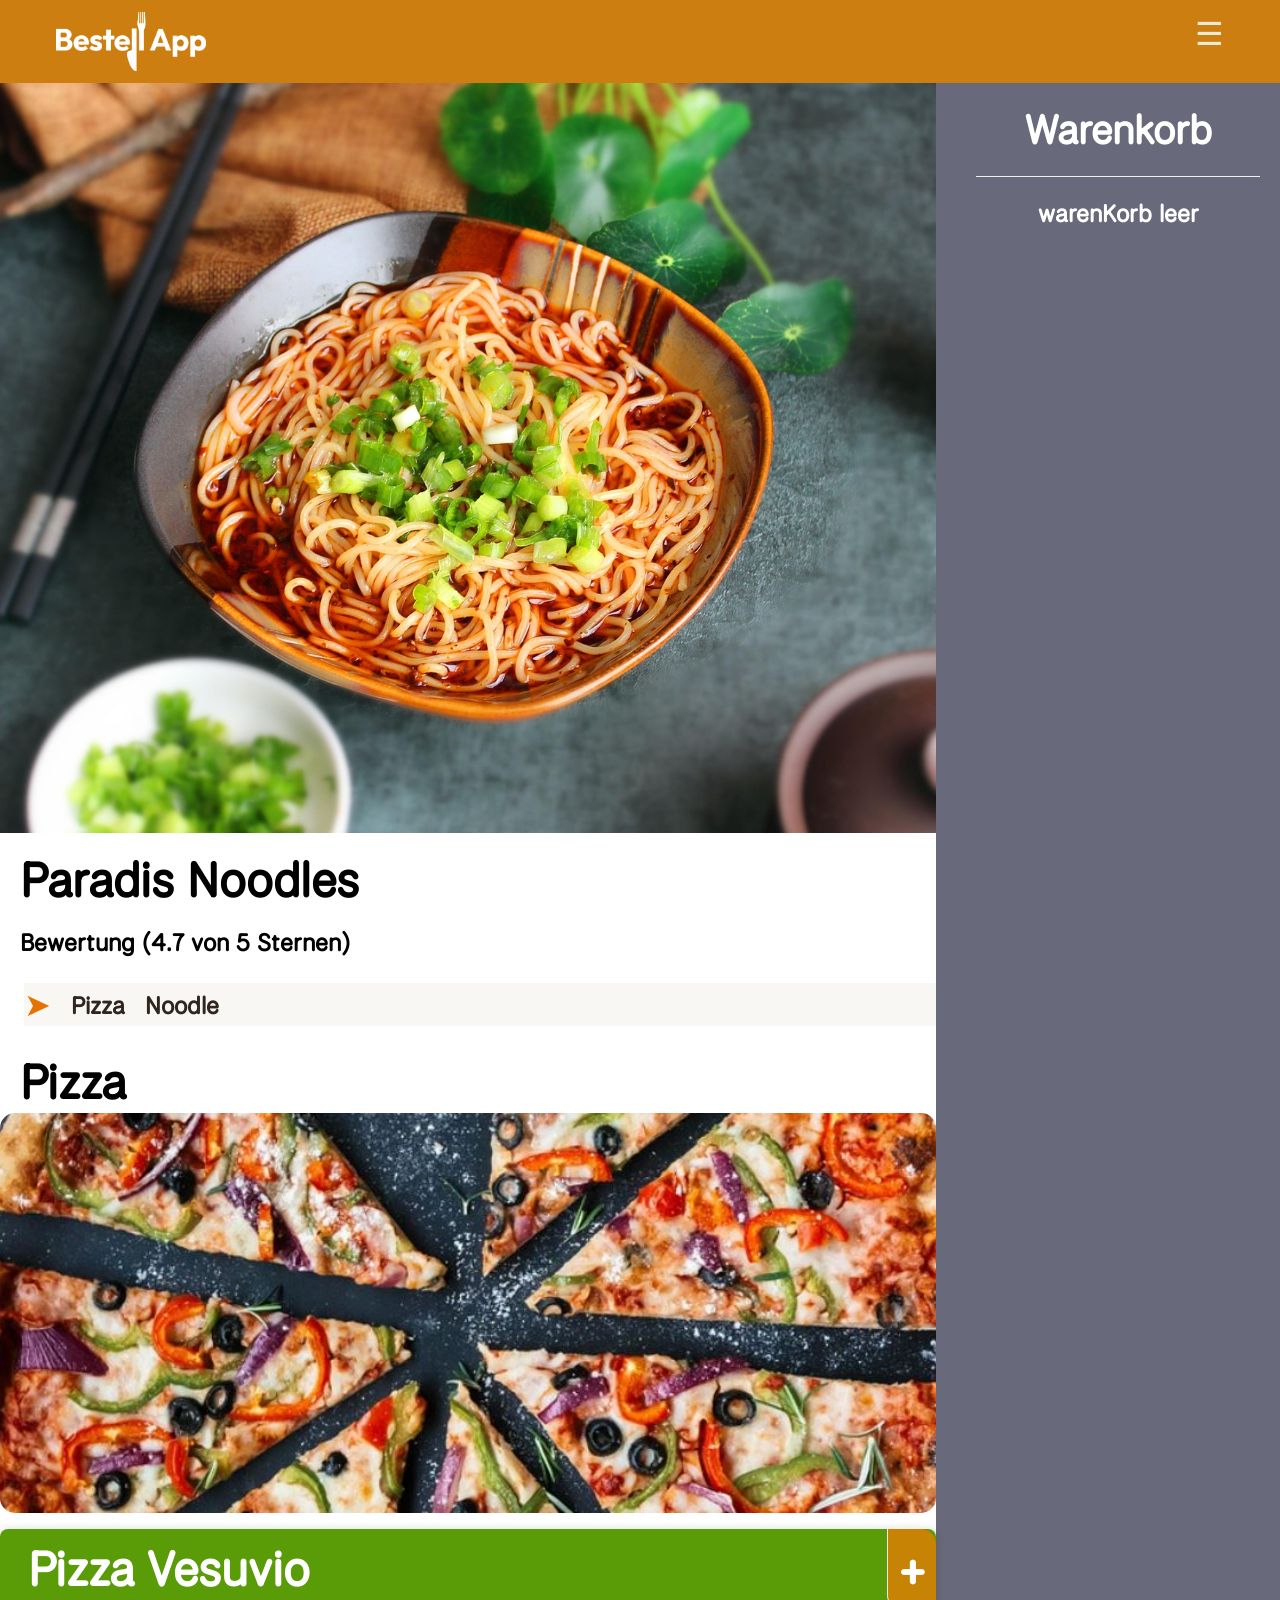
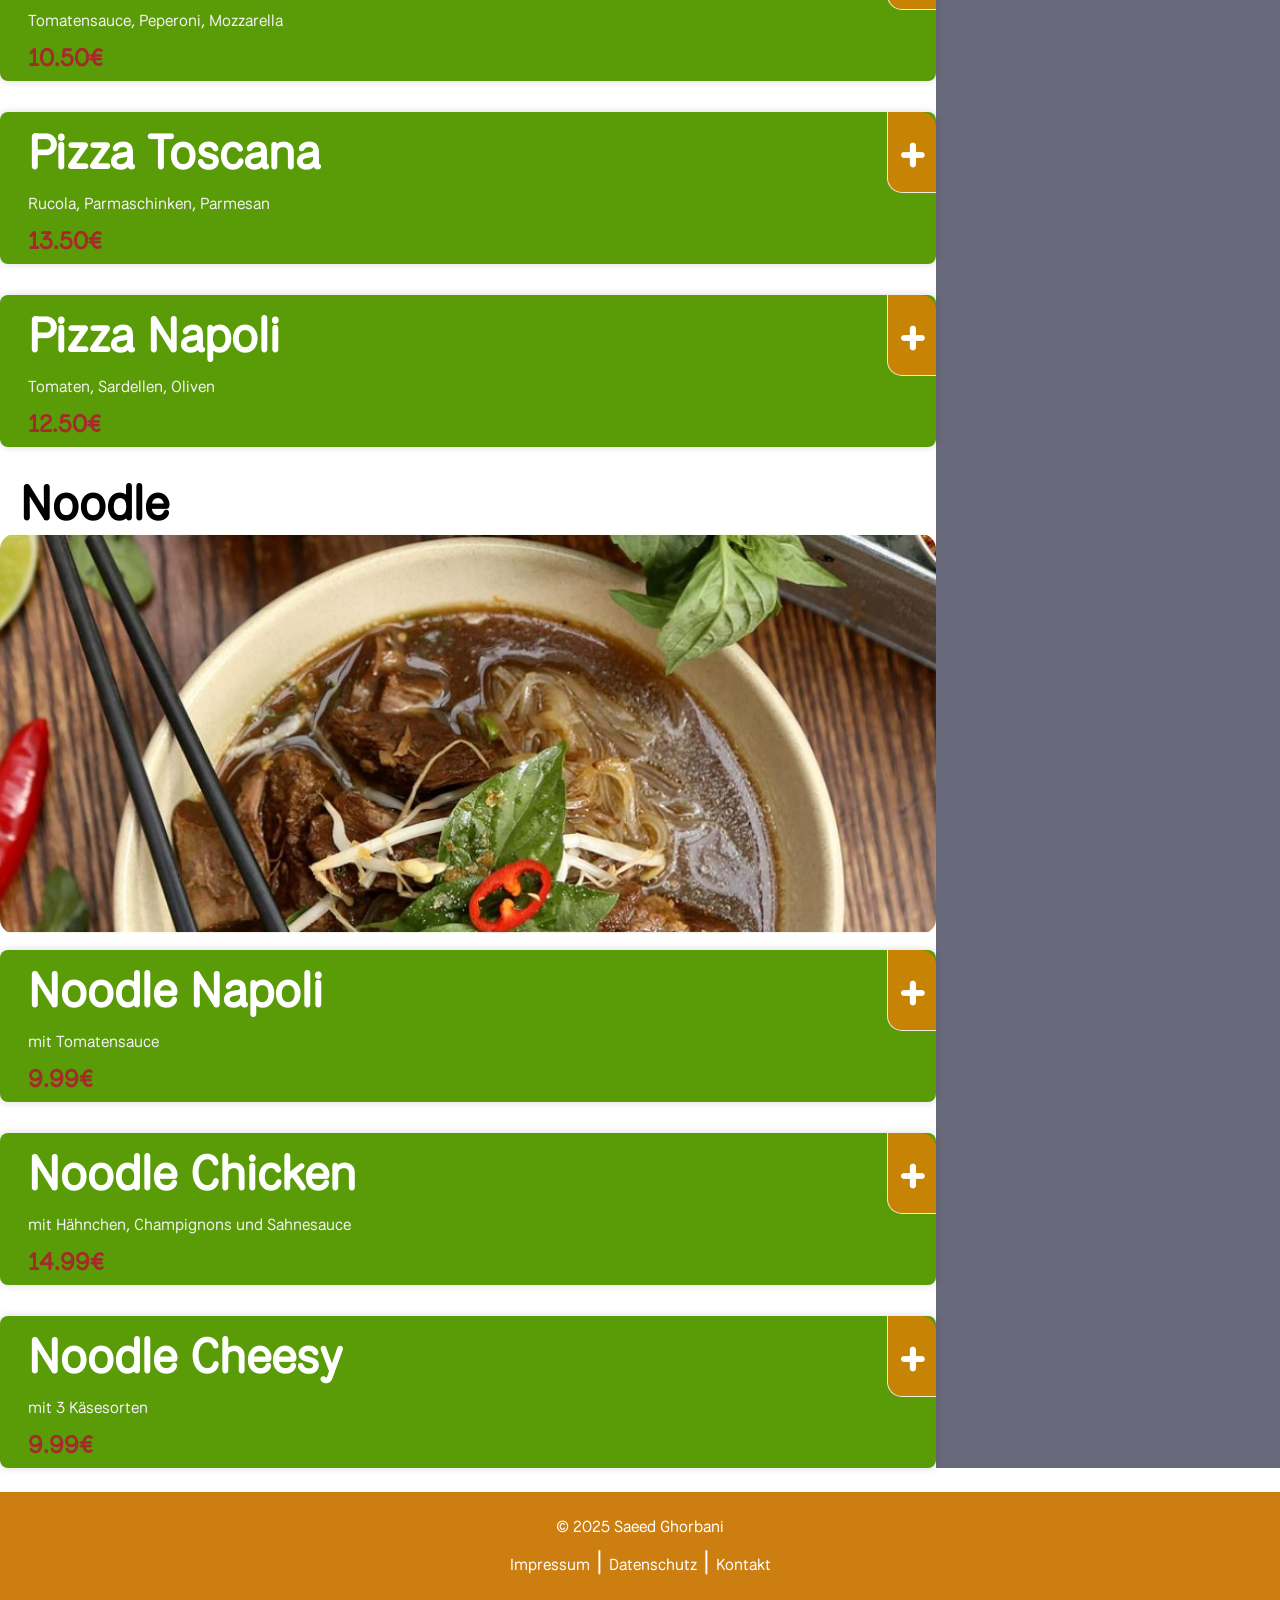
==== index.html @ 86796c04 "Erster vollständiger Projekt-Upload" ====
<!DOCTYPE html>
<html lang="en">
  <head>
    <meta charset="UTF-8" />
    <meta name="viewport" content="width=device-width, initial-scale=1.0" />
    <title>Bestell App</title>
    <link rel="icon"       href="./asset/img/favicon.png" type="image/png" />
    <link rel="stylesheet" href="./style/icons.css" />
    <link rel="stylesheet" href="./style/fonts.css" />
    <link rel="stylesheet" href="./style/main.css" />
    <link rel="stylesheet" href="./style/standard.css" />
    <script src="./scripts/foodsListDb.js"          defer></script>
    
    <script src="./scripts/main.js" defer></script>

  </head>

  <body onload="init()">

    <header class="logo">

      <div class="logo">
        <img class="bestell-app-logo" src="./asset/img/logo1.png" alt="" />
        <span class="hamberger-menu">☰</span>
      </div>

    </header>

    <main>

      <section class="restaurant-menu">

        <div class="menu-content">
          <div class="poster">
            <img src="./asset/img/spicy-noodle.jpg" class="big-image"    alt="" />
            <img src="./asset/img/noodle-box.png"   class="circle-image" alt="" />
          </div>
          
          <div class="restaurant-info">
            <h1>Paradis Noodles</h1>
            <h2>Bewertung (4.7 von 5 Sternen)</h2>
            <div class="restaurant-details">
              <div class="star-info"></div>
              <div class="price-info"><span class="euro" id="min-order-price"></span></div>
              <div class="delivery-info"><span class="euro" id="delivery-cost"></span></div>
            </div>
          </div>

          <div class="category-container">
            <span class="arrow-icon">➤</span>
            <div class="category" id="menu-category"></div>
          </div>
          <div class="food-list-container">
            <div class="food-list" id="category"></div>
          </div>
        </div> 

      </section>


      
      <aside id="side-menu">
        <div class="basket-content">
          <h2>Warenkorb</h2>
          <div class="icon icon-times" onclick="hideBasketInfo()"></div>
          <div class="empty-basket" id="empty-basket">
            <h3>warenKorb leer</h3>
          </div>
          <div class="basket-info" id="basket-info">
            <div class="basket-foodstuffs" id="basket-foodstuffs"></div>
            <div class="basket-sum">
              <table id="basket-total"></table>
            </div>
          </div>
        </div>
      </aside>

    </main>
    

 <footer id="footer">
  <p>© 2025 Saeed Ghorbani</p>
  <div>
    <a href="#">Impressum</a> |
    <a href="#">Datenschutz</a> |
    <a href="#">Kontakt</a>
  </div>
</footer>

  </body>
</html>
---- style/icons.css ----
.bestell-app-logo{
  width: 150px;
}
.hamberger-menu{
  font-size: xx-large;
}
icon-plus {
  position: absolute;
  top: 0;
  right: 0;
  width: 40px;
  height: 40px;
  background-color: var(--orang);
  color: rgb(254, 11, 11);
  border: none;
  border-radius: 0 15px 0 15px;
  font-size: 28px;
  font-weight: bold;
  line-height: 40px;
  text-align: center;
  cursor: pointer;
  &::hover {
        background-color: #e67300;
    }
}


.basket-plus,.basket-minus{
  background-color: var(--orang);
  color: white;
  border: none;
  border-radius: 5px;
  width: 30px;
  height: 30px;
  font-size: 18px;
  cursor: pointer;
  text-align: center;
  line-height: 30px;
  margin: 0 4px;
}


.basket-minus,.basket-trash {
  &:hover{
    background-color: red;
  }
}
.basket-plus{
  &:hover{
    background-color: green;
  }
}
.basket-trash {
  background: transparent;
  font-size: 24px;
  color: red;
  cursor: pointer;
}

.hero-plus-div{
     background-color: rgb(199, 131, 4) !important;
}
.hero-plus-icon {
    font-size: 50px;         /* gewünschte plus Größe */
    color: white;          /* Farbe von plus*/
    font-weight: bold;       /* optional */
        
    cursor: pointer;         /* klickbar */
    border: none;
    background-color: rgb(199, 131, 4) !important;
    &:hover{
      color: #049c18;
    }

 /*oval-form kommt von browser weil ich selber höhe und bereite nicht eingestellt*/

}

.arrow-icon{
  color: #e67300;
  font-size: 32px;
}
---- style/fonts.css ----
@font-face {
    font-family: 'NationalPark';
    src: url('../asset/fonts/national-park/NationalPark-VariableFont_wght.ttf');
    font-weight: normal;
    font-size: normal;
}
---- style/main.css ----
header {
    padding: 12px 56px;
    align-items: center;
    background-color: #cd7e10;
    .logo {
        display: flex;
        justify-content: space-between;
        color: #f1e9d7;
    }
}

main {
    display: flex;
    flex-direction: row;
    justify-content: center;
    .restaurant-menu {
        width: calc(100% - 344px);
        background: #fcfcfc0a;
        .menu-content {
            padding: 0;
            .poster {
                display: flex;
                justify-content: center;
                align-items: flex-end;
                height: 750px;
                position: relative;
                .big-image {
                    object-fit: cover;
                    width: 100%;
                    height: auto;
                    max-height: 750px;
                    
                }
                .circle-image {
                    position: absolute;
                    width: 150px;
                    height: 150px;
                    border-radius: 50%;
                    bottom: -65px;
                    border: 4px solid rgb(159, 144, 144);
                }
            }
            .restaurant-info {
                padding: 15px 20px 10px;
                display: flex;
                justify-content: center;
                align-items: start;
                flex-direction: column;
                gap: 15px;
                position: relative;
                h1 {
                    font-size: 48px;
                }
            }
        }
    }
}

.category-container {
    background: #f9f7f4;
    display: flex;
    justify-content: center;
    align-items: center;
    font-size: 24px;
    display: flex;
    justify-content: flex-start;
    margin-left: 24px;
    align-items: center;
}

.category {
    display: flex;
    justify-content: flex-start;
    align-items: center;
    gap: 20px;
    padding: 5px 20px;
    a {
        color: #312520;
        font-weight: bold;
        cursor: pointer;
        transition: color 0.2s ease;
        text-decoration: none;

        &:hover {
            color: rgb(196, 91, 6);
        }
    }
}

.food-list-container {
    display: block;
    width: 100%;
    padding: 0;
}

.food-list {
    width: 100%;
    padding: 0;
    margin: 0;
    display: flex;
    justify-content: flex-start;
    align-items: flex-start;
    flex-direction: column;
    .food-category {
        width: 100%;
        margin: 0;
    }
    img {
        object-fit: cover;
        width: 100%;
        min-height: 400px;
        border-radius: 15px;
    }
    h2 {
        padding-left: 20px;
        font-size: 48px;
        margin-top: 24px;
    }
    .foods {
        display: flex;
        flex-direction: column;
        flex: 1;
        gap: 15px;
        justify-content: flex-start;
        width: 100%;
        max-width: none;
        .food {
            width: 100%; /* volle Breite */
            display: flex;
            flex-direction: column;
            gap: 10px;
            position: relative;
            background: white;
            box-shadow: 0px 0px 8px 0px rgb(0 0 0 / 15%);
            border-radius: 15px;

            h2 {
                font-size: 32px;
                font-weight: 700;
                color: white;
            }
            span {
                color: white;
            }
            div {
                position: absolute;
                right: 0;
                top: 0;
                border-left: solid 1px #f1e9d7;
                border-bottom: solid 1px #f1e9d7;
                padding: 10px 10px 3px;
                font-size: 15px;
                cursor: pointer;
                color: rgb(186, 10, 10);
                border-radius: 0 15px 0 15px;
                background: white;
                transition: all 0.1s ease;
                &:hover {
                    font-size: 17px;
                }
            }
        }
    }
}

main aside {
    padding-left: 40px;
    padding-right: 20px;
    width: 344px;
    background-color: rgb(104, 106, 123);
}

.basket-content {
    position: sticky;
    top: 0;
    color: white;
    h2 {
        text-align: center;
        padding: 20px 0;
        border-bottom: solid 1px #f1f1f1;
        font-size: 40px;
    }
    .icon.icon-times {
        display: none;
        position: absolute;
        right: 20px;
        top: 20px;
        font-size: 25px;
        cursor: pointer;
    }
    .empty-basket {
        display: flex;
        justify-content: center;
        align-items: center;
        flex-direction: column;
        padding: 10px 20px;
        text-align: center;
        h3 {
            font-size: 24px;
            margin: 10px 0 5px;
        }
    }
}

.basket-foodstuffs {
    display: flex;
    flex-direction: column;
    gap: 20px;
}

.basket-food {
    color: white;
    h3 {
        font-size: 22px;
        margin-bottom: 8px;
    }
}

.basket-food-info {
    display: flex;
    align-items: center;
    justify-content: space-between;
    gap: 24px;
}

.count {
    display: flex;
    align-items: center;
    gap: 14px;
    button {
        width: 38px;
        height: 38px;
        border-radius: 50%;
        border: none;
        font-size: 22px;
        font-weight: bold;
        cursor: pointer;
        background: #2f2f2f;
        color: white;
    }
}

.count button:hover {
    background: #444;
}

.count-number {
    font-size: 20px;
    min-width: 28px;
    text-align: center;
}

.price {
    font-size: 20px;
    font-weight: 600;
    min-width: 90px;
    text-align: center;
}

.btn-delete {
    width: 42px;
    height: 42px;
    font-size: 22px;
    border: none;
    background: transparent;
    cursor: pointer;
    opacity: 0.6;
    &:hover {
        opacity: 1;
        transform: scale(1.15);
    }
}

.btn-delete:hover {
    opacity: 1;
    transform: scale(1.15);
    i {
        color: red;
    }
}

.basket-sum {
    margin-top: 120px;
    color: white;
    border-top: #f1f1f1;
    padding-top: 5px;
    table {
        width: 100%;
        tr {
            &:last-child {
                font-size: 20px;
                font-weight: bold;
            }
            td {
                padding-bottom: 5px;
                &:last-child {
                    text-align: right;
                }
            }
        }
    }
}

footer {
    display: flex;
    flex-direction: column;
    align-items: center;
    font-size: 24px;
    color: white;
    background-color: #cd7e10;
    padding: 24px;
    margin-top: 24px;
    gap: 8px;
    a {
        font-size: 20px;
        color: white;
        text-decoration: none;
    }
}

.category-full {
    width: 100%;
    padding: 0;
    margin: 0 0 15px 0;
    height: auto;
    object-fit: cover;
    img {
        display: flex;
        justify-content: center;
        flex: 1;
        width: 100%;
        max-height: 350px;
        object-fit: cover;
        display: block;
        border-radius: 0;
    }
}

.foods {
    .food {
        width: 100%;
        &.pizza {
            position: relative;
            background-color: #599c08;
            margin-left: 0;
            margin-right: 8px;
            margin-top: 16px;
            padding: 8px;
            border-radius: 8px;
            box-shadow: 0 0 8px rgba(0, 0, 0, 0.15);
            display: flex;
            flex-direction: column;
            h2,
            p,
            span {
                margin: 0;
                padding-left: 20px;
            }
            h2 {
                font-size: 48px;
                font-weight: 700;
            }
            p {
                font-size: 16px;
                color: #f3eff3;
            }
            span {
                color: brown;
                font-size: 24px;
                font-weight: bold;
            }
        }
    }
}

.food-list img {
    width: 100%;
    height: 300px; 
    object-fit: cover;
    border-radius: 15px;
}

@media (max-width: 1300px) {
    main .restaurant-menu .menu-content .poster .circle-image {
        display: none;
    }
}

@media (max-width: 1100px) {
    header {
        margin-bottom: 0;
    }
    main {
        flex-direction: column;
        padding-top: 0;
        margin-top: 0;
        .restaurant-menu {
            width: 100%;
            order: 1;
            padding-top: 0;
            margin-top: 0;
            .menu-content {
                .poster {
                    height: auto; /*da ich feste grosse in normale grosse(grosser als 1100px für media query gegeben habe(height:350px) hier muss ich ihn height:auto geben dass er an header klebbt*/
                    margin-top: 0;
                    padding-top: 0;
                    display: flex;
                    flex-direction: column;
                    .big-image {
                        width: 100%;
                        display: block; /* Entfernt den Standard-Abstand unter Bildern */
                        object-fit: cover; /*Sorgt dafür, dass das Bild den Bereich trotzdem füllt*/
                    }
                }
            }
        }
    }
    .food-list-container .food-list,
    .category-container .category {
        width: 100%;
        max-width: 100%;
        padding: 0 15px;
        box-sizing: border-box;
    }
    .menu-content .poster {
        height: auto;
    }
    .menu-content .poster .big-image {
        width: 100%;
        height: auto;
        max-height: 250px;
        object-fit: cover;
    }
    .food-list .food-category img,
    .category-full img {
        width: 100%;
        height: auto;
        object-fit: cover;
    }
    .food-list .foods .food {
        width: 100%;
        margin-left: 0;
        margin-right: 0;
        box-sizing: border-box;
        h2 {
            font-size: 16px;
        }
    }
    main aside {
        width: 100%;
        order: 2;
        padding: 20px;
        box-sizing: border-box;
        margin-top: 24px;
        .basket-content {
            .basket-food {
                padding-right: 10px;
                padding-left: 10px;
                .basket-food-info {
                    display: flex;
                    align-items: center;
                }
            }
            .basket-sum {
                margin-top: 24px;
                padding-right: 55px;
                padding-left: 10px;
            }
        }
    }
}

@media (max-width: 570px) {
    main {
        .restaurant-menu {
            .menu-content {
                .restaurant-info {
                    h1 {
                        font-size: 24px;
                    }
                    h2 {
                        font-size: 20px;
                    }
                }
            }
        }
        .category-container,
        .food-list-container {
            overflow: hidden;
            font-size: 20px;
            h2 {
                font-size: 24px;
            }
        }
        .basket-content {
            h2 {
                font-size: 24px;
            }
            .empty-basket h3 {
                font-size: 20px;
            }
            .basket-info .basket-sum {
                margin-top: 40px;
            }
        }
        .hero-plus-div {
            .hero-plus-icon {
                font-size: 20px;
            }
        }
    }
    footer {
        p {
            font-size: 20px;
        }
        a {
            font-size: 18px;
        }
    }
}

@media (max-width: 365px) {
    .logo {
        display: flex;
        justify-content: center;
        gap: 48px;
    }
    .restaurant-menu {
        .menu-content {
            .restaurant-info {
                h1 {
                    font-size: 20px;
                }
                h2 {
                    font-size: 16px;
                }
            }
        }
    }
    .foods {
        .food {
            flex: 1;

            .euro {
                font-size: 20px;
            }
        }
    }

    aside {
        .basket-content {
            font-size: 20px;
        }
        .basket-info {
            button {
                width: 28px;
                height: 28px;
                font-size: 16px;
            }
        }
    }
}
footer {
    padding-left: 10px;
    padding-right: 10px;
    p {
        font-size: 16px;
    }
    a {
        font-size: 16px;
    }
}


@media (max-width: 330px) {
    main {
        .restaurant-menu {
            .menu-content {
                .restaurant-info {
                    h1 {
                        font-size: 20px;
                    }
                    h2 {
                        font-size: 16px;
                    }
                }
            }
        }
        aside {
            .basket-content {
                font-size: 16px;
            }
            .basket-content {
                .basket-info {
                    button {
                        width: 28px;
                        height: 28px;
                        font-size: 16px;
                    }
                }
                .basket-sum {
                    margin-top: 24px;
                    padding-right: 15px;
                    padding-left: 5px;
                }
            }
        }
    }
}
---- style/standard.css ----
:root {
    --orang: #f36805;
}

* {
    margin: 0;
    padding: 0;
    scroll-behavior: smooth;
    font-family: "NationalPark", Arial, Helvetica, sans-serif;
    box-sizing: border-box;
}

.d-none {
    display: none;
}
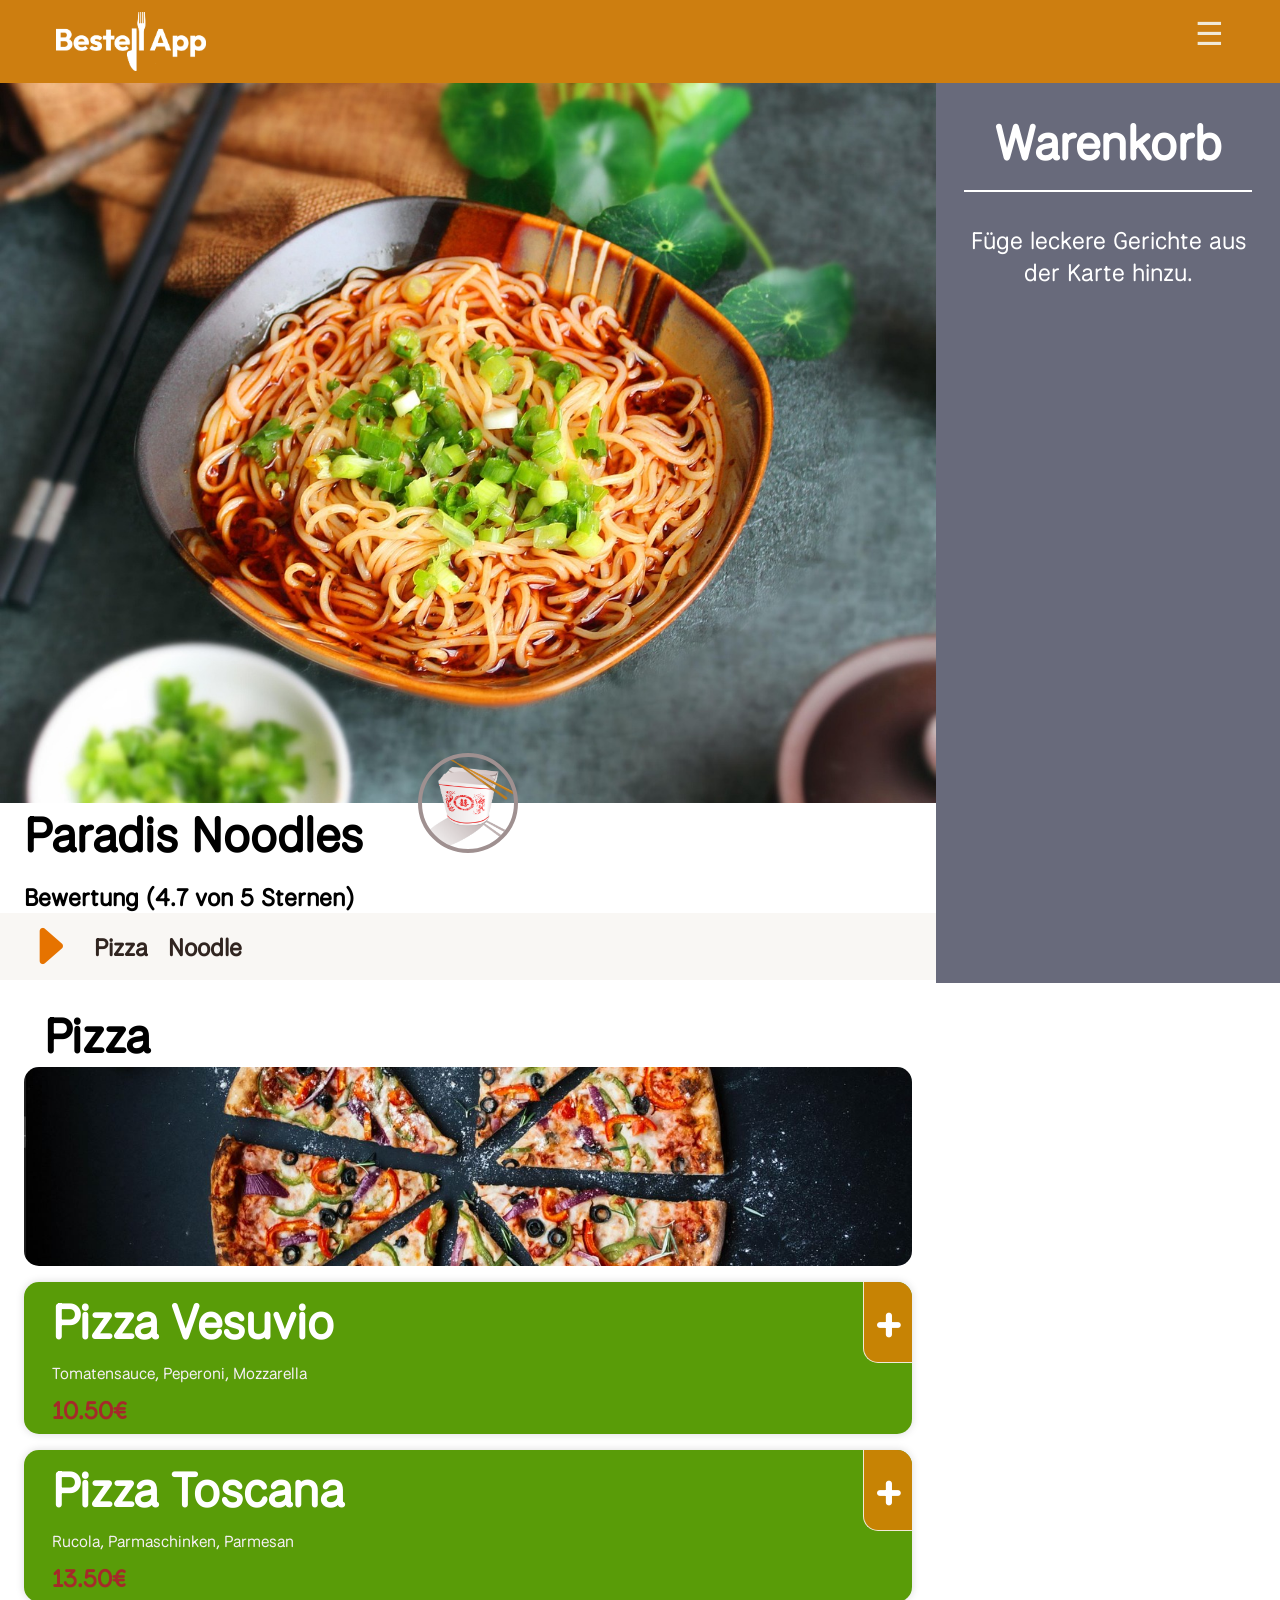
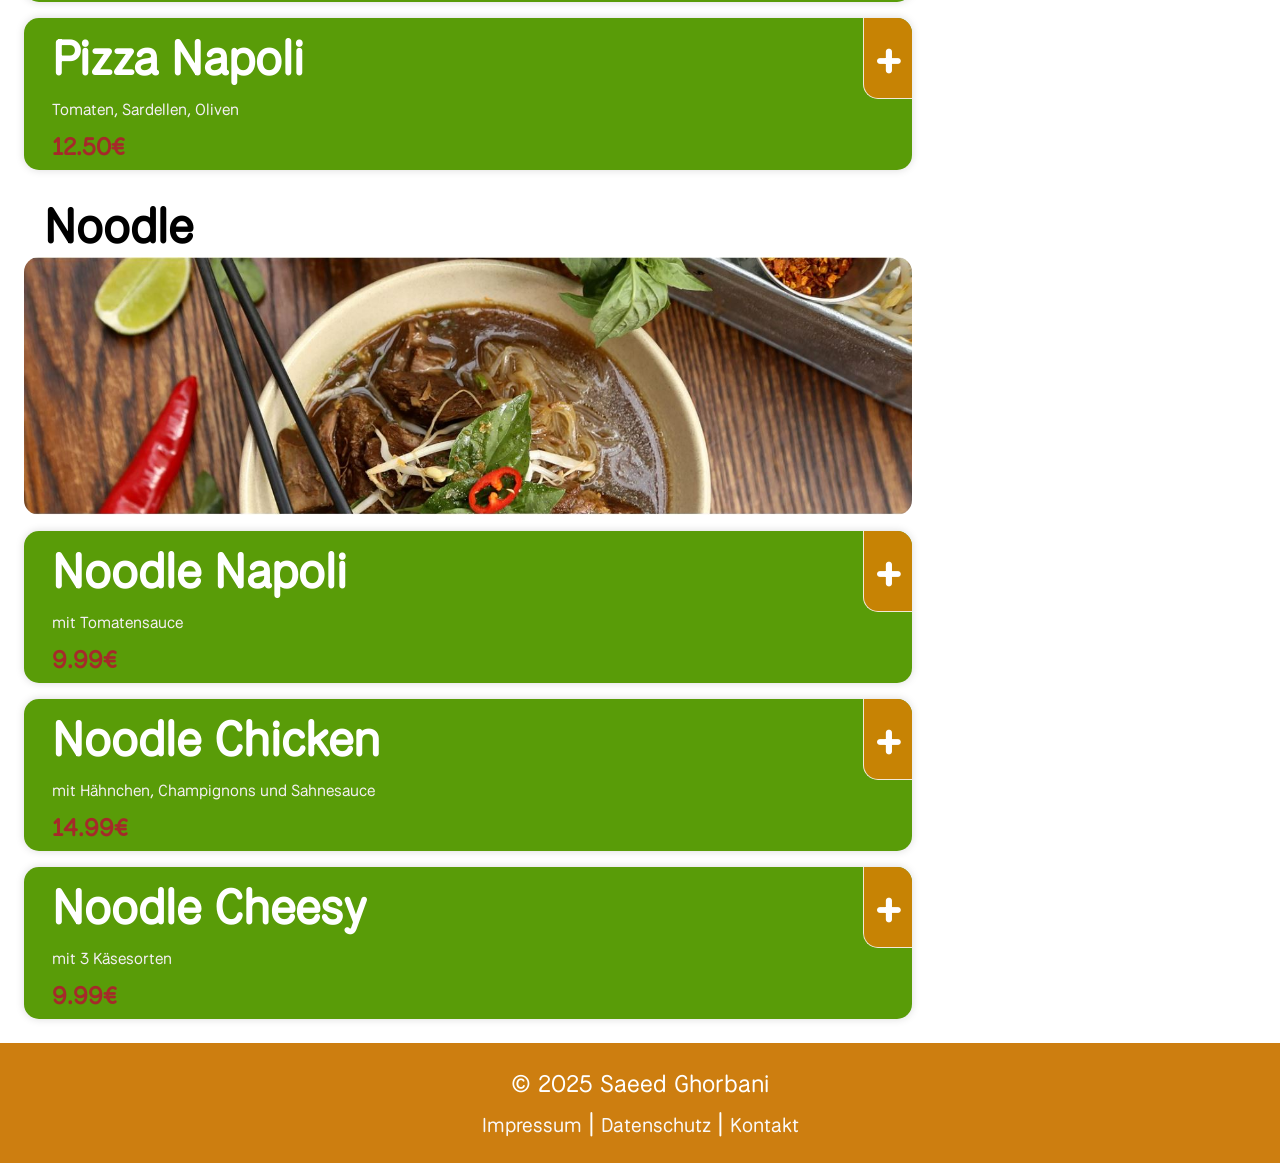
==== commit 65323c63: "updated" ====
--- a/index.html
+++ b/index.html
@@ -1,91 +1,113 @@
 <!DOCTYPE html>
-<html lang="en">
-  <head>
-    <meta charset="UTF-8" />
-    <meta name="viewport" content="width=device-width, initial-scale=1.0" />
-    <title>Bestell App</title>
-    <link rel="icon"       href="./asset/img/favicon.png" type="image/png" />
-    <link rel="stylesheet" href="./style/icons.css" />
-    <link rel="stylesheet" href="./style/fonts.css" />
-    <link rel="stylesheet" href="./style/main.css" />
-    <link rel="stylesheet" href="./style/standard.css" />
-    <script src="./scripts/foodsListDb.js"          defer></script>
-    
-    <script src="./scripts/main.js" defer></script>
+<html lang="de">
+    <head>
+        <meta charset="UTF-8" />
+        <meta name="viewport" content="width=device-width, initial-scale=1.0" />
+        <title>Bestell App</title>
 
-  </head>
+        <link rel="icon" href="./asset/img/favicon.png" type="image/png" />
+        <link rel="stylesheet" href="./style/icons.css" />
+        <link rel="stylesheet" href="./style/fonts.css" />
+        <link rel="stylesheet" href="./style/main.css" />
+        <link rel="stylesheet" href="./style/standard.css" />
+        <link rel="stylesheet" href="https://cdn.jsdelivr.net/npm/bootstrap-icons@1.11.3/font/bootstrap-icons.min.css" />
 
-  <body onload="init()">
+        <script src="./scripts/foodsListDb.js" defer></script>
+        <script src="./scripts/main.js" defer></script>
+    </head>
 
-    <header class="logo">
+    <body onload="init()">
+        <div id="basket-overlay" class="basket-overlay" onclick="toggleMobileMenu()"></div>
+        <header>
+                <div class="logo">
+                    <img class="bestell-app-logo"src="./asset/img/logo1.png"alt="Logo"/>
+                    <span class="hamberger-menu">☰</span>
+                </div>
+        </header>
 
-      <div class="logo">
-        <img class="bestell-app-logo" src="./asset/img/logo1.png" alt="" />
-        <span class="hamberger-menu">☰</span>
-      </div>
+        <main>
+            <div class="content-limit">
+                <section class="restaurant-menu">
+                    <div class="menu-content">
+                        <div class="hero-and-circle">
+                            <img src="./asset/img/spicy-noodle.jpg" class="hero-img" alt="Hero Image"/>
+                            <img src="./asset/img/noodle-box.png" class="circle-img" alt="Restaurant Icon" />
+                        </div>
 
-    </header>
+                        <div class="restaurant-info">
+                            <h1 class="paradise">Paradis Noodles</h1>
+                            <h2 class="bewertung">Bewertung (4.7 von 5 Sternen)</h2>
+                        </div>
 
-    <main>
+                        <div class="category-container">
+                            <span class="arrow-icon"><i class="bi bi-caret-right-fill"></i></span>
+                            <div class="category-links" id="menu-category">
+                            </div>
+                        </div>
 
-      <section class="restaurant-menu">
+                        <div class="food-list-container">
+                            <div class="food-list" id="category">
+                            </div>
+                        </div>
+                    </div>
+                </section>
 
-        <div class="menu-content">
-          <div class="poster">
-            <img src="./asset/img/spicy-noodle.jpg" class="big-image"    alt="" />
-            <img src="./asset/img/noodle-box.png"   class="circle-image" alt="" />
-          </div>
-          
-          <div class="restaurant-info">
-            <h1>Paradis Noodles</h1>
-            <h2>Bewertung (4.7 von 5 Sternen)</h2>
-            <div class="restaurant-details">
-              <div class="star-info"></div>
-              <div class="price-info"><span class="euro" id="min-order-price"></span></div>
-              <div class="delivery-info"><span class="euro" id="delivery-cost"></span></div>
+                <aside id="side-menu" class="side-menu">
+                    <i class="bi bi-x-square-fill close-menu" onclick="toggleMobileMenu()"></i>
+                    <div class="basket-content">
+                        <h2 class="empty-basket basket-title">Warenkorb</h2>
+                        <p class="empty-basket empty-basket-text" id="empty-basket">Füge leckere Gerichte aus der Karte hinzu.</p>
+                        <div class="basket-info" id="basket-info" style="display: none">
+                            <div class="basket-foodstuffs" id="basket-foodstuffs">
+                            </div> 
+
+                            <div class="basket-sum">
+                                <table class="basket-table" id="basket_table"></table> 
+                            </div>
+                            <div class="btns-basket-container"> 
+                                <button onclick="BtnPay()" class="btn-pay" id="btn_pay" >Bezahlen</button>
+
+                                <button onclick="emptyShoppingCart()" class="btn-del" id="btn_del"> Löschen</button>
+                            </div>
+                        </div>
+                    </div>
+                </aside>
+             </div>
+           </div> 
+        </main>
+
+        <div
+            class="btn-basket-container"
+            id="btn_basket_container"
+            style="display: none">
+            <button onclick="toggleMobileMenu()" class="btn-footer">
+                Warenkorb ansehen
+            </button>
+        </div>
+
+        <footer id="footer">
+            <p>© 2025 Saeed Ghorbani</p>
+            <div>
+                <a href="#">Impressum</a> | <a href="#">Datenschutz</a> | <a href="#">Kontakt</a>
             </div>
-          </div>
+        </footer>
 
-          <div class="category-container">
-            <span class="arrow-icon">➤</span>
-            <div class="category" id="menu-category"></div>
-          </div>
-          <div class="food-list-container">
-            <div class="food-list" id="category"></div>
-          </div>
-        </div> 
+        <div id="pay-overlay" class="pay-overlay">
+            <div class="pay-window">
+                <h2>Deine Bestellung</h2>
 
-      </section>
+                <div id="popup-liste"></div>
+                <div id="popup-preis"></div>
 
+                <button onclick="confirmOrder()" class="btn-pay">
+                    Kostenpflichtig bestellen
+                </button>
 
-      
-      <aside id="side-menu">
-        <div class="basket-content">
-          <h2>Warenkorb</h2>
-          <div class="icon icon-times" onclick="hideBasketInfo()"></div>
-          <div class="empty-basket" id="empty-basket">
-            <h3>warenKorb leer</h3>
-          </div>
-          <div class="basket-info" id="basket-info">
-            <div class="basket-foodstuffs" id="basket-foodstuffs"></div>
-            <div class="basket-sum">
-              <table id="basket-total"></table>
+                <button onclick="cancelOrder()" class="btn-cancel">
+                    Abbrechen
+                </button>
             </div>
-          </div>
         </div>
-      </aside>
+    </body>
+</html>
 
-    </main>
-    
-
- <footer id="footer">
-  <p>© 2025 Saeed Ghorbani</p>
-  <div>
-    <a href="#">Impressum</a> |
-    <a href="#">Datenschutz</a> |
-    <a href="#">Kontakt</a>
-  </div>
-</footer>
-
-  </body>
-</html>
--- a/style/icons.css
+++ b/style/icons.css
@@ -61,18 +61,15 @@
      background-color: rgb(199, 131, 4) !important;
 }
 .hero-plus-icon {
-    font-size: 50px;         /* gewünschte plus Größe */
-    color: white;          /* Farbe von plus*/
-    font-weight: bold;       /* optional */
-        
-    cursor: pointer;         /* klickbar */
+    font-size: 50px;         
+    color: white;          
+    font-weight: bold;      
+    cursor: pointer;         
     border: none;
     background-color: rgb(199, 131, 4) !important;
     &:hover{
       color: #049c18;
     }
-
- /*oval-form kommt von browser weil ich selber höhe und bereite nicht eingestellt*/
 
 }
 
--- a/style/main.css
+++ b/style/main.css
@@ -1,6 +1,5 @@
 header {
     padding: 12px 56px;
-    align-items: center;
     background-color: #cd7e10;
     .logo {
         display: flex;
@@ -11,290 +10,418 @@
 
 main {
     display: flex;
-    flex-direction: row;
     justify-content: center;
+    width: 100%;
+    .content-limit {
+        display: flex;
+        justify-content: center;
+        width: 100%;
+        max-width: 1920px;
+        margin: 0 auto;
+        align-items: flex-start;
+    }
     .restaurant-menu {
         width: calc(100% - 344px);
         background: #fcfcfc0a;
         .menu-content {
             padding: 0;
-            .poster {
+            .hero-and-circle {
                 display: flex;
                 justify-content: center;
                 align-items: flex-end;
-                height: 750px;
                 position: relative;
-                .big-image {
+                @media (max-width: 830px) {
+                    margin-bottom: 25px;
+                }
+                .hero-img {
                     object-fit: cover;
                     width: 100%;
                     height: auto;
-                    max-height: 750px;
-                    
-                }
-                .circle-image {
+                    max-height: 80dvh;
+                }
+                .circle-img {
                     position: absolute;
                     width: 150px;
                     height: 150px;
                     border-radius: 50%;
                     bottom: -65px;
+                    left: 50%;
+                    transform: translateX(-50%);
                     border: 4px solid rgb(159, 144, 144);
-                }
-            }
+                    z-index: 10;
+                    @media (max-width: 1300px) {
+                        width: 100px;
+                        height: 100px;
+                        bottom: -50px;
+                    }
+
+                    @media (max-width: 670px) {
+                        width: 70px;
+                        height: 70px;
+                        bottom: -35px;
+                    }
+
+                    @media (max-width: 460px) {
+                        width: 50px;
+                        height: 50px;
+                        bottom: -25px;
+                    }
+                }
+            }
+
             .restaurant-info {
-                padding: 15px 20px 10px;
+                padding: 0 24px;
                 display: flex;
                 justify-content: center;
                 align-items: start;
                 flex-direction: column;
                 gap: 15px;
                 position: relative;
-                h1 {
+                .paradise {
                     font-size: 48px;
-                }
-            }
-        }
-    }
-}
-
-.category-container {
-    background: #f9f7f4;
-    display: flex;
-    justify-content: center;
-    align-items: center;
-    font-size: 24px;
-    display: flex;
-    justify-content: flex-start;
-    margin-left: 24px;
-    align-items: center;
-}
-
-.category {
-    display: flex;
-    justify-content: flex-start;
-    align-items: center;
-    gap: 20px;
-    padding: 5px 20px;
-    a {
-        color: #312520;
-        font-weight: bold;
-        cursor: pointer;
-        transition: color 0.2s ease;
-        text-decoration: none;
-
-        &:hover {
-            color: rgb(196, 91, 6);
-        }
-    }
-}
-
-.food-list-container {
-    display: block;
-    width: 100%;
-    padding: 0;
-}
-
-.food-list {
-    width: 100%;
-    padding: 0;
-    margin: 0;
-    display: flex;
-    justify-content: flex-start;
-    align-items: flex-start;
-    flex-direction: column;
-    .food-category {
-        width: 100%;
-        margin: 0;
-    }
-    img {
-        object-fit: cover;
-        width: 100%;
-        min-height: 400px;
-        border-radius: 15px;
-    }
-    h2 {
-        padding-left: 20px;
-        font-size: 48px;
-        margin-top: 24px;
-    }
-    .foods {
-        display: flex;
-        flex-direction: column;
-        flex: 1;
-        gap: 15px;
-        justify-content: flex-start;
-        width: 100%;
-        max-width: none;
-        .food {
-            width: 100%; /* volle Breite */
-            display: flex;
-            flex-direction: column;
-            gap: 10px;
-            position: relative;
-            background: white;
-            box-shadow: 0px 0px 8px 0px rgb(0 0 0 / 15%);
-            border-radius: 15px;
-
-            h2 {
-                font-size: 32px;
-                font-weight: 700;
-                color: white;
-            }
-            span {
-                color: white;
-            }
-            div {
-                position: absolute;
-                right: 0;
-                top: 0;
-                border-left: solid 1px #f1e9d7;
-                border-bottom: solid 1px #f1e9d7;
-                padding: 10px 10px 3px;
-                font-size: 15px;
-                cursor: pointer;
-                color: rgb(186, 10, 10);
-                border-radius: 0 15px 0 15px;
-                background: white;
-                transition: all 0.1s ease;
-                &:hover {
-                    font-size: 17px;
-                }
-            }
-        }
-    }
-}
-
-main aside {
-    padding-left: 40px;
-    padding-right: 20px;
-    width: 344px;
-    background-color: rgb(104, 106, 123);
-}
-
-.basket-content {
-    position: sticky;
-    top: 0;
-    color: white;
-    h2 {
-        text-align: center;
-        padding: 20px 0;
-        border-bottom: solid 1px #f1f1f1;
-        font-size: 40px;
-    }
-    .icon.icon-times {
-        display: none;
-        position: absolute;
-        right: 20px;
-        top: 20px;
-        font-size: 25px;
-        cursor: pointer;
-    }
-    .empty-basket {
+
+                    @media (max-width: 1180px) {
+                        font-size: 40px;
+                    }
+                    @media (max-width: 830px) {
+                        font-size: 32px;
+                    }
+                    @media (max-width: 560px) {
+                        font-size: 24px;
+                    }
+                }
+                .bewertung {
+                    font-size: 24px;
+                    @media (max-width: 390px) {
+                        font-size: 16px !important;
+                    }
+                }
+            }
+            .food-list-container {
+                display: block;
+                width: 100%;
+                padding: 0;
+                margin-right: 100px;
+                .food-list {
+                    width: 100%;
+                    padding: 0;
+                    margin: 0;
+                    display: flex;
+                    justify-content: flex-start;
+                    align-items: flex-start;
+                    flex-direction: column;
+                    .food-category {
+                        width: 100%;
+                        margin: 0;
+                        padding: 0 24px;
+                        box-sizing: border-box;
+                        h2 {
+                            padding-left: 20px;
+                            font-size: 48px;
+                            margin-top: 24px;
+                            margin-bottom: 0;
+                            @media (max-width: 830px) {
+                                font-size: 24px;
+                            }
+                        }
+                        img {
+                            width: 100%;
+                            max-width: 100%;
+                            object-fit: contain;
+                            border-radius: 15px;
+                            display: block;
+                        }
+                    }
+                }
+                .foods {
+                    display: flex;
+                    flex-direction: column;
+                    flex: 1;
+                    justify-content: flex-start;
+                    width: 100%;
+                    padding: 0 24px;
+                    .food {
+                        width: 100%;
+                        display: flex;
+                        flex-direction: column;
+                        gap: 10px;
+                        position: relative;
+                        background: white;
+                        box-shadow: 0px 0px 8px 0px rgb(0 0 0 / 15%);
+                        border-radius: 15px;
+                        margin-top: 16px;
+                        padding: 8px;
+                        h2,
+                        p,
+                        span {
+                            margin: 0;
+                            padding-left: 20px;
+                        }
+                        h2 {
+                            font-size: 32px;
+                            font-weight: 700;
+                            color: white;
+                        }
+                        p {
+                            font-size: 16px;
+                            color: white;
+                        }
+                        span {
+                            font-size: 24px;
+                            font-weight: bold;
+                            color: white;
+                        }
+                        &.pizza {
+                            background-color: #599c08;
+                            margin-right: 8px;
+                            h2 {
+                                font-size: 48px;
+                                @media (max-width: 830px) {
+                                    font-size: 24px;
+                                }
+                            }
+                            span {
+                                color: brown;
+                            }
+                            p {
+                                color: #f3eff3;
+                            }
+                        }
+                        .hero-plus-div {
+                            position: absolute;
+                            right: 0;
+                            top: 0;
+                            background: white;
+                            color: rgb(186, 10, 101);
+                            border-left: solid 1px #f1e9d7;
+                            border-bottom: solid 1px #f1e9d7;
+                            border-radius: 0 15px 0 15px;
+                            padding: 10px 10px 3px;
+                            cursor: pointer;
+                            transition: all 0.1s ease;
+                            &:hover {
+                                transform: scale(1.1);
+                                font-size: 17px;
+                            }
+                            .hero-plus-icon {
+                                border: none;
+                                background: none;
+                                cursor: pointer;
+                            }
+                        }
+                    }
+                }
+            }
+        }
+    }
+    .category-container {
+        background: #f9f7f4;
         display: flex;
         justify-content: center;
         align-items: center;
-        flex-direction: column;
-        padding: 10px 20px;
-        text-align: center;
-        h3 {
-            font-size: 24px;
-            margin: 10px 0 5px;
-        }
-    }
-}
-
-.basket-foodstuffs {
-    display: flex;
-    flex-direction: column;
-    gap: 20px;
-}
-
-.basket-food {
-    color: white;
-    h3 {
-        font-size: 22px;
-        margin-bottom: 8px;
-    }
-}
-
-.basket-food-info {
-    display: flex;
-    align-items: center;
-    justify-content: space-between;
-    gap: 24px;
-}
-
-.count {
-    display: flex;
-    align-items: center;
-    gap: 14px;
-    button {
-        width: 38px;
-        height: 38px;
-        border-radius: 50%;
-        border: none;
-        font-size: 22px;
-        font-weight: bold;
-        cursor: pointer;
-        background: #2f2f2f;
-        color: white;
-    }
-}
-
-.count button:hover {
-    background: #444;
-}
-
-.count-number {
-    font-size: 20px;
-    min-width: 28px;
-    text-align: center;
-}
-
-.price {
-    font-size: 20px;
-    font-weight: 600;
-    min-width: 90px;
-    text-align: center;
-}
-
-.btn-delete {
-    width: 42px;
-    height: 42px;
-    font-size: 22px;
-    border: none;
-    background: transparent;
-    cursor: pointer;
-    opacity: 0.6;
-    &:hover {
-        opacity: 1;
-        transform: scale(1.15);
-    }
-}
-
-.btn-delete:hover {
-    opacity: 1;
-    transform: scale(1.15);
-    i {
-        color: red;
-    }
-}
-
-.basket-sum {
-    margin-top: 120px;
-    color: white;
-    border-top: #f1f1f1;
-    padding-top: 5px;
-    table {
-        width: 100%;
-        tr {
-            &:last-child {
-                font-size: 20px;
+        font-size: 24px;
+        display: flex;
+        justify-content: flex-start;
+        padding: 0 24px;
+        align-items: center;
+        .arrow-icon {
+            .bi {
+                font-size: 50px;
+            }
+        }
+        .category-links {
+            display: flex;
+            justify-content: flex-start;
+            align-items: center;
+            gap: 20px;
+            padding: 5px 20px;
+            a {
+                color: #312520;
                 font-weight: bold;
-            }
-            td {
-                padding-bottom: 5px;
-                &:last-child {
-                    text-align: right;
+                cursor: pointer;
+                transition: color 0.2s ease;
+                text-decoration: none;
+                &:hover {
+                    color: rgb(196, 91, 6);
+                }
+            }
+        }
+    }
+    .side-menu {
+        width: 344px;
+        padding: 28px;
+        background-color: rgb(104, 106, 123);
+        position: sticky;
+        top: 0;
+        height: 100dvh;
+        .close-menu {
+            display: none;
+        }
+        .basket-content {
+            position: sticky;
+            top: 0;
+            color: white;
+            .empty-basket {
+                text-align: center;
+                color: white;
+                &.basket-title {
+                    font-size: 48px;
+                    border-bottom: 2px solid white;
+                    padding-bottom: 16px;
+                    margin-bottom: 32px;
+                }
+
+                &.empty-basket-text {
+                    font-size: 24px;
+                    margin: 10px 0 5px;
+                }
+            }
+        }
+        .basket-info {
+            .btn_pay {
+                display: flex;
+                justify-content: center;
+            }
+            .basket-foodstuffs {
+                display: flex;
+                flex-direction: column;
+                gap: 10px;
+                .basket-food {
+                    padding-bottom: 10px;
+                    border-bottom: 2px solid white;
+                    color: white;
+
+                    h3 {
+                        font-size: 28px;
+                        margin-bottom: 8px;
+                    }
+                    .basket-food-info {
+                        display: flex;
+                        align-items: center;
+                        justify-content: space-between;
+                        gap: 16px;
+                        @media (max-width: 395px) {
+                            padding-bottom: 10px;
+                        }
+                        .count {
+                            display: flex;
+                            align-items: center;
+                            gap: 8px;
+                            button {
+                                width: 36px;
+                                height: 36px;
+                                border-radius: 50%;
+                                border: none;
+                                font-size: 22px;
+                                font-weight: bold;
+                                cursor: pointer;
+                                background: #cd7e10;
+                                color: white;
+                                &:hover {
+                                    background: #444;
+                                }
+                                .btn-plus-minus {
+                                    width: 48px;
+                                    height: 48px;
+                                    display: inline-flex;
+                                    justify-content: center;
+                                    align-items: center;
+                                    padding: 0;
+                                }
+                            }
+                            .count-number {
+                                font-size: 20px;
+                                font-weight: 700;
+                                text-align: center;
+                            }
+                        }
+                        .price-container {
+                            .price {
+                                font-size: 24px;
+                                font-weight: 700;
+                                text-align: center;
+                                color: #f49106;
+                            }
+                        }
+                        .btn-trash-can {
+                            font-size: 32px;
+                            border: none;
+                            background: transparent;
+                            cursor: pointer;
+                            &:hover {
+                                opacity: 1;
+                                transform: scale(1.15);
+                                opacity: 1;
+                                color: rgb(138, 16, 16);
+                            }
+                        }
+                    }
+                }
+            }
+            .basket-sum {
+                margin-top: 0 !important;
+                padding: 0 !important;
+                display: flex;
+                .basket-table {
+                    margin-bottom: 16px;
+                    width: 100%;
+                    border-collapse: collapse;
+                    margin-top: 40px;
+
+                    tr {
+                        td {
+                            padding: 10px 0;
+                            font-size: 24px;
+                            color: white;
+
+                            &.label {
+                                text-align: left;
+                            }
+
+                            &.value {
+                                text-align: right;
+                                color: #f49106;
+                                font-weight: 700;
+                            }
+                        }
+                        &.total-row {
+                            td {
+                                border-top: 1px solid rgba(255, 255, 255, 0.3);
+                                padding-top: 20px;
+                                font-size: 24px;
+                                &.label {
+                                    font-weight: bold;
+                                }
+                            }
+                        }
+                    }
+                }
+            }
+            .btns-basket-container {
+                display: flex;
+                gap: 4px;
+                .btn-pay,
+                .btn-del {
+                    font-size: 24px;
+                    margin-top: 16px;
+                    margin-bottom: 16px;
+                    width: 50%;
+                    height: auto;
+                    padding: 10px;
+                }
+                .btn-pay {
+                    color: white;
+                    background-color: #026423;
+                    &:hover {
+                        color: #aad6bd;
+                    }
+                }
+                .btn-del {
+                    color: white;
+                    background-color: #7d0202;
+                    &:hover {
+                        color: #dfaaaa;
+                    }
                 }
             }
         }
@@ -313,82 +440,93 @@
     gap: 8px;
     a {
         font-size: 20px;
-        color: white;
+        color: rgb(250, 248, 248);
         text-decoration: none;
     }
 }
 
-.category-full {
-    width: 100%;
-    padding: 0;
-    margin: 0 0 15px 0;
-    height: auto;
-    object-fit: cover;
-    img {
-        display: flex;
-        justify-content: center;
-        flex: 1;
-        width: 100%;
-        max-height: 350px;
-        object-fit: cover;
-        display: block;
-        border-radius: 0;
-    }
-}
-
-.foods {
-    .food {
-        width: 100%;
-        &.pizza {
-            position: relative;
-            background-color: #599c08;
-            margin-left: 0;
-            margin-right: 8px;
-            margin-top: 16px;
-            padding: 8px;
+.pay-overlay {
+    display: none;
+    position: fixed;
+    top: 0;
+    left: 0;
+    right: 0;
+    bottom: 0;
+    background-color: rgba(0, 0, 0, 0.8);
+    z-index: 2000;
+    justify-content: center;
+    align-items: center;
+
+    .pay-window {
+        background-color: white;
+        padding: 25px;
+        border-radius: 12px;
+        width: 90%;
+        max-width: 400px;
+        text-align: center;
+        box-shadow: 0 4px 15px rgba(0, 0, 0, 0.3);
+
+        h2 {
+            margin-top: 0;
+            color: #333;
+        }
+        #popup-liste {
+            margin: 15px 0;
+            text-align: left;
+            font-size: 0.9rem;
+        }
+        #popup-preis {
+            font-weight: bold;
+            font-size: 1.2rem;
+            margin-bottom: 20px;
+        }
+
+        button {
+            width: 100%;
+            padding: 12px;
+            border: none;
             border-radius: 8px;
-            box-shadow: 0 0 8px rgba(0, 0, 0, 0.15);
-            display: flex;
-            flex-direction: column;
-            h2,
-            p,
-            span {
-                margin: 0;
-                padding-left: 20px;
-            }
-            h2 {
-                font-size: 48px;
-                font-weight: 700;
-            }
-            p {
-                font-size: 16px;
-                color: #f3eff3;
-            }
-            span {
-                color: brown;
-                font-size: 24px;
-                font-weight: bold;
-            }
-        }
-    }
-}
-
-.food-list img {
-    width: 100%;
-    height: 300px; 
-    object-fit: cover;
-    border-radius: 15px;
-}
-
-@media (max-width: 1300px) {
-    main .restaurant-menu .menu-content .poster .circle-image {
+            font-size: 16px;
+            font-weight: bold;
+            cursor: pointer;
+            transition: background 0.2s;
+
+            &.btn-pay {
+                background-color: #026423;
+                color: rgb(255, 255, 255);
+                margin-bottom: 10px;
+                &:hover {
+                    background-color: #025827;
+                }
+            }
+            &.btn-cancel {
+                background-color: #7d0202;
+                color: rgb(255, 255, 255);
+                &:hover {
+                    background-color: #5b0b03;
+                }
+            }
+        }
+    }
+}
+
+/* #region RESPONSIVE STYLES */
+@media (max-width: 1100px) {
+    .hidden_1099px,
+    .basket-footer {
         display: none;
     }
-}
-
-@media (max-width: 1100px) {
+    .side-menu {
+        border-radius: 16px;
+    }
+}
+
+@media (max-width: 1099px) {
     header {
-        margin-bottom: 0;
+        margin-bottom: 0 !important;
+        .hidden_1100px {
+            display: none;
+        }
     }
     main {
         flex-direction: column;
@@ -400,72 +538,293 @@
             padding-top: 0;
             margin-top: 0;
             .menu-content {
-                .poster {
-                    height: auto; /*da ich feste grosse in normale grosse(grosser als 1100px für media query gegeben habe(height:350px) hier muss ich ihn height:auto geben dass er an header klebbt*/
+                .hero-and-circle {
                     margin-top: 0;
                     padding-top: 0;
                     display: flex;
                     flex-direction: column;
-                    .big-image {
+                    position: relative;
+                    align-items: center;
+                    .hero-img {
+                        display: block;
                         width: 100%;
-                        display: block; /* Entfernt den Standard-Abstand unter Bildern */
-                        object-fit: cover; /*Sorgt dafür, dass das Bild den Bereich trotzdem füllt*/
-                    }
-                }
-            }
-        }
-    }
+                        height: auto;
+                        max-height: 250px;
+                        object-fit: cover;
+                    }
+                }
+            }
+        }
+
+        .side-menu {
+            height: auto;
+            display: none;
+            position: fixed;
+            box-sizing: border-box;
+            order: 2;
+            top: 0;
+            left: 50%;
+            padding: 20px;
+            margin-top: 60px;
+            transform: translateX(-50%);
+            z-index: 1000;
+            background-color: rgb(104, 106, 123);
+            .close-menu {
+                display: block;
+                position: absolute;
+                top: 15px;
+                left: 15px;
+                font-size: 24px;
+                background-color: white; /* Stellt sicher, dass das X weiß durchleuchtet */
+                border-radius: 8px; /* Macht die Ecken des Quadrats leicht rund */
+                color: #7d0202;
+                cursor: pointer;
+                z-index: 1000;
+                align-items: center;
+                justify-content: center;
+                line-height: 1;
+            }
+
+            .close-menu:hover {
+                color: #cc0000;
+                transform: scale(1.1);
+                transition: all 0.2s ease;
+            }
+            &.show-mobile {
+                display: block;
+            }
+            .close-basket {
+                display: block;
+                cursor: pointer;
+            }
+            .basket-content {
+                position: sticky;
+                top: 0;
+                color: white;
+                .empty-basket {
+                    text-align: center;
+                    color: white;
+                    &.basket-title {
+                        font-size: 24px;
+                        border-bottom: 2px solid white;
+                        padding-bottom: 16px;
+                        margin-bottom: 32px;
+                        @media (max-width: 390px) {
+                            font-size: 22px;
+                        }
+                    }
+                    &.empty-basket-text {
+                        font-size: 20px;
+                        margin: 5px 0 2px;
+                    }
+                }
+            }
+            .basket-info {
+                .btn_pay {
+                    display: flex;
+                    justify-content: center;
+                }
+                .basket-foodstuffs {
+                    display: flex;
+                    flex-direction: column;
+                    gap: 20px;
+                    .basket-food {
+                        padding-bottom: 0;
+                        border-bottom: 2px solid white;
+                        color: white;
+                        h3 {
+                            font-size: 24px;
+                            margin-bottom: 8px;
+                            @media (max-width: 390px) {
+                                font-size: 20px;
+                            }
+                        }
+                        .basket-food-info {
+                            display: flex;
+                            align-items: center;
+                            justify-content: space-between;
+                            gap: 8px;
+                            .count {
+                                display: flex;
+                                align-items: center;
+                                gap: 4px;
+                                button {
+                                    width: 28px;
+                                    height: 28px;
+                                    border-radius: 50%;
+                                    border: none;
+                                    font-size: 20px;
+                                    font-weight: bold;
+                                    cursor: pointer;
+                                    background: #cd7e10;
+                                    color: white;
+                                    &:hover {
+                                        background: #444;
+                                    }
+                                }
+                                .count-number {
+                                    font-size: 20px;
+                                    font-weight: 700;
+                                    text-align: center;
+                                }
+                            }
+                            .price-container {
+                                .price {
+                                    font-size: 24px;
+                                    font-weight: 700;
+                                    text-align: center;
+                                    color: #f49106;
+                                    @media (max-width: 390px) {
+                                        font-size: 22px;
+                                    }
+                                }
+                            }
+                            .btn-trash-can {
+                                font-size: 32px;
+                                border: none;
+                                background: transparent;
+                                cursor: pointer;
+                                @media (max-width: 390px) {
+                                    font-size: 22px;
+                                }
+                                &:hover {
+                                    opacity: 1;
+                                    transform: scale(1.15);
+                                    opacity: 1;
+                                    color: rgb(138, 16, 16);
+                                }
+                            }
+                        }
+                    }
+                }
+                .basket-sum {
+                    padding: 0;
+                    display: flex;
+                    .basket-table {
+                        width: 100%;
+                        border-collapse: collapse;
+                        margin-top: 40px;
+
+                        tr {
+                            td {
+                                padding: 0;
+                                font-size: 24px;
+                                color: white;
+
+                                &.label {
+                                    text-align: left;
+                                    @media (max-width: 390px) {
+                                        font-size: 20px;
+                                        font-weight: 700;
+                                    }
+                                }
+
+                                &.value {
+                                    text-align: right;
+                                    color: #f49106;
+                                    font-weight: 700;
+                                    @media (max-width: 390px) {
+                                        font-size: 20px;
+                                    }
+                                }
+                            }
+                            &.total-row {
+                                td {
+                                    border-top: 1px solid
+                                        rgba(255, 255, 255, 0.3);
+                                    font-size: 24px;
+                                    @media (max-width: 390px) {
+                                        font-size: 20px;
+                                    }
+                                    &.label {
+                                        font-weight: bold;
+                                    }
+                                }
+                            }
+                        }
+                    }
+                }
+                .btns-basket-container {
+                    display: flex;
+                    justify-content: center;
+                    .btn-pay,
+                    .btn-del {
+                        font-size: 24px;
+                        margin-top: 4px;
+                        margin-bottom: 16px;
+                        height: auto;
+                        padding: 5px;
+                        @media (max-width: 395px) {
+                            font-size: 16px;
+                            width: 50%;
+                            display: flex;
+                            justify-content: space-around;
+                        }
+                    }
+
+                    .btn-pay {
+                        color: white;
+                        background-color: #026423;
+                        &:hover {
+                            color: #aad6bd;
+                        }
+                    }
+                    .btn-del {
+                        color: white;
+                        background-color: #7d0202;
+                        &:hover {
+                            color: #dfaaaa;
+                        }
+                    }
+
+                    .btn-footer {
+                        background-color: blue;
+                        color: white;
+                        font-size: 24px;
+                        padding: 16px;
+                        margin-top: 32px;
+                        border-radius: 12px;
+                        cursor: pointer;
+                    }
+                }
+            }
+        }
+    }
+
     .food-list-container .food-list,
-    .category-container .category {
+    .category-container .category,
+    .food-list .foods .food {
         width: 100%;
         max-width: 100%;
         padding: 0 15px;
         box-sizing: border-box;
     }
-    .menu-content .poster {
-        height: auto;
-    }
-    .menu-content .poster .big-image {
-        width: 100%;
-        height: auto;
-        max-height: 250px;
-        object-fit: cover;
-    }
-    .food-list .food-category img,
-    .category-full img {
+
+    .food-list .foods .food {
+        margin-left: 0;
+        margin-right: 0;
+        h2 {
+            font-size: 16px;
+        }
+    }
+
+    .food-list .food-category {
         width: 100%;
         height: auto;
         object-fit: cover;
     }
-    .food-list .foods .food {
-        width: 100%;
-        margin-left: 0;
-        margin-right: 0;
-        box-sizing: border-box;
-        h2 {
-            font-size: 16px;
-        }
-    }
-    main aside {
-        width: 100%;
-        order: 2;
-        padding: 20px;
-        box-sizing: border-box;
-        margin-top: 24px;
-        .basket-content {
-            .basket-food {
-                padding-right: 10px;
-                padding-left: 10px;
-                .basket-food-info {
-                    display: flex;
-                    align-items: center;
-                }
-            }
-            .basket-sum {
-                margin-top: 24px;
-                padding-right: 55px;
-                padding-left: 10px;
-            }
+
+    .btn-basket-container {
+        display: flex !important;
+        justify-content: center;
+        .btn-footer {
+            background-color: blue;
+            color: white;
+            font-size: 24px;
+            padding: 12px;
+            margin-top: 32px;
+            border-radius: 12px;
+            cursor: pointer;
         }
     }
 }
@@ -492,20 +851,23 @@
                 font-size: 24px;
             }
         }
-        .basket-content {
-            h2 {
-                font-size: 24px;
-            }
-            .empty-basket h3 {
-                font-size: 20px;
-            }
-            .basket-info .basket-sum {
-                margin-top: 40px;
-            }
-        }
-        .hero-plus-div {
-            .hero-plus-icon {
-                font-size: 20px;
+        .side-menu {
+            .basket-content {
+                h2 {
+                    font-size: 24px;
+                }
+                .empty-basket h3 {
+                    font-size: 20px;
+                }
+
+                .basket-info .basket-sum {
+                    margin-top: 40px;
+                }
+            }
+            .hero-plus-div {
+                .hero-plus-icon {
+                    font-size: 20px;
+                }
             }
         }
     }
@@ -516,94 +878,126 @@
         a {
             font-size: 18px;
         }
-    }
-}
-
-@media (max-width: 365px) {
-    .logo {
+        @media (max-width: 450px) {
+            padding: 12px;
+        }
+    }
+}
+
+@media (max-width: 450px) {
+    .food {
+        min-height: 145px;
+    }
+    .hero-plus-div {
+        width: 40px; 
+        height: 40px;
         display: flex;
+        align-items: center;
         justify-content: center;
-        gap: 48px;
-    }
-    .restaurant-menu {
-        .menu-content {
-            .restaurant-info {
-                h1 {
-                    font-size: 20px;
-                }
-                h2 {
-                    font-size: 16px;
-                }
-            }
-        }
-    }
-    .foods {
-        .food {
-            flex: 1;
-
-            .euro {
-                font-size: 20px;
-            }
-        }
-    }
-
-    aside {
-        .basket-content {
-            font-size: 20px;
-        }
-        .basket-info {
-            button {
-                width: 28px;
-                height: 28px;
-                font-size: 16px;
-            }
-        }
-    }
-}
-footer {
-    padding-left: 10px;
-    padding-right: 10px;
-    p {
-        font-size: 16px;
-    }
-    a {
-        font-size: 16px;
-    }
-}
-
-
-@media (max-width: 330px) {
-    main {
-        .restaurant-menu {
-            .menu-content {
-                .restaurant-info {
-                    h1 {
-                        font-size: 20px;
-                    }
-                    h2 {
-                        font-size: 16px;
-                    }
-                }
-            }
-        }
-        aside {
-            .basket-content {
-                font-size: 16px;
-            }
-            .basket-content {
-                .basket-info {
-                    button {
-                        width: 28px;
-                        height: 28px;
-                        font-size: 16px;
-                    }
-                }
-                .basket-sum {
-                    margin-top: 24px;
-                    padding-right: 15px;
-                    padding-left: 5px;
-                }
-            }
-        }
-    }
-}
+    }
+    .hero-plus-icon {
+        font-size: 24px !important; 
+        padding: 0 !important;
+        line-height: 1;
+        border: none;
+    }
+ 
+}
+
+@media (max-width: 340px) {
+            footer {
+        p {
+            font-size: 18px;
+        }
+        div{
+            font-size: 16px;
+        }
+    }
+}
+/* #endregion */
+
+/* #region SCROLLEN CSS: */
+@media (min-width: 1100px) {
+    #basket-foodstuffs {
+        max-height: 320px;
+        overflow-y: auto;
+        overflow-x: hidden;
+        padding-right: 5px;
+    }
+}
+
+@media (max-width: 1099px) {
+    #basket-foodstuffs {
+        max-height: 220px;
+        overflow-y: auto;
+        overflow-x: hidden;
+        padding-right: 5px;
+    }
+
+    .side-menu {
+        max-height: 100vh;
+        display: flex;
+        flex-direction: column;
+    }
+}
+@media (max-width: 395px) {
+    header {
+        padding: 12px 24px;
+        .logo {
+            display: flex;
+            justify-content: space-between;
+            align-items: center;
+        }
+    }
+    .side-menu {
+        width: 100% !important;
+        max-width: 90vw !important;
+        overflow-x: hidden;
+        box-sizing: border-box;
+        padding: 10px;
+    }
+
+    .basket-content {
+        width: 100% !important;
+        box-sizing: border-box;
+    }
+
+    .basket-content {
+        display: flex !important;
+        flex-direction: column !important;
+        align-items: center !important;
+        width: 100%;
+    }
+
+    .basket-content table {
+        width: auto !important;
+        border-collapse: collapse;
+        margin: 0 auto !important;
+
+        tr td {
+            padding-top: 2px !important;
+            padding-bottom: 2px !important;
+            font-size: 15px;
+        }
+
+        td:first-child {
+            white-space: nowrap;
+            text-align: left;
+            padding-right: 15px !important;
+        }
+
+        td:last-child {
+            white-space: nowrap;
+            text-align: left;
+            font-weight: bold;
+        }
+    }
+    .btns-basket-container {
+        margin-top: 25px;
+    }
+    .basket-foodstuffs {
+        margin-bottom: 25px !important;
+    }
+}
+
+/* #endregion */
